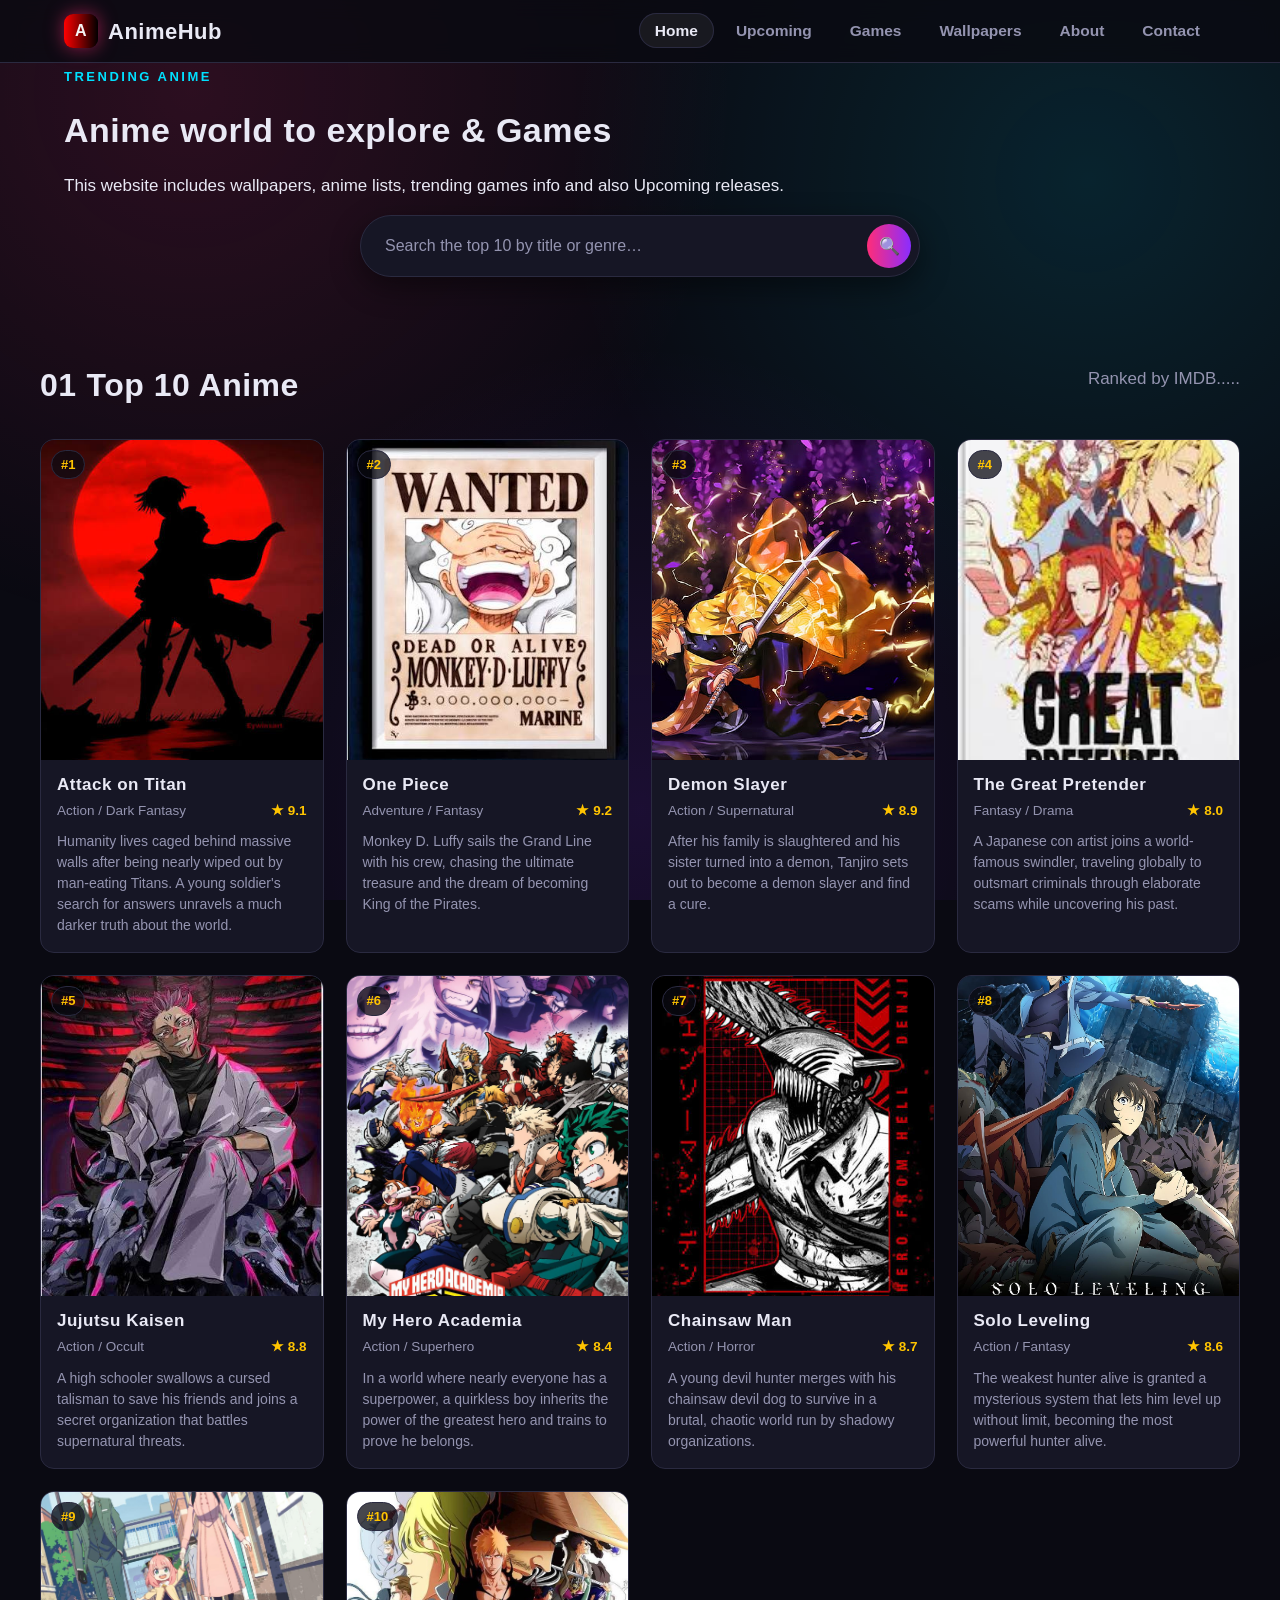
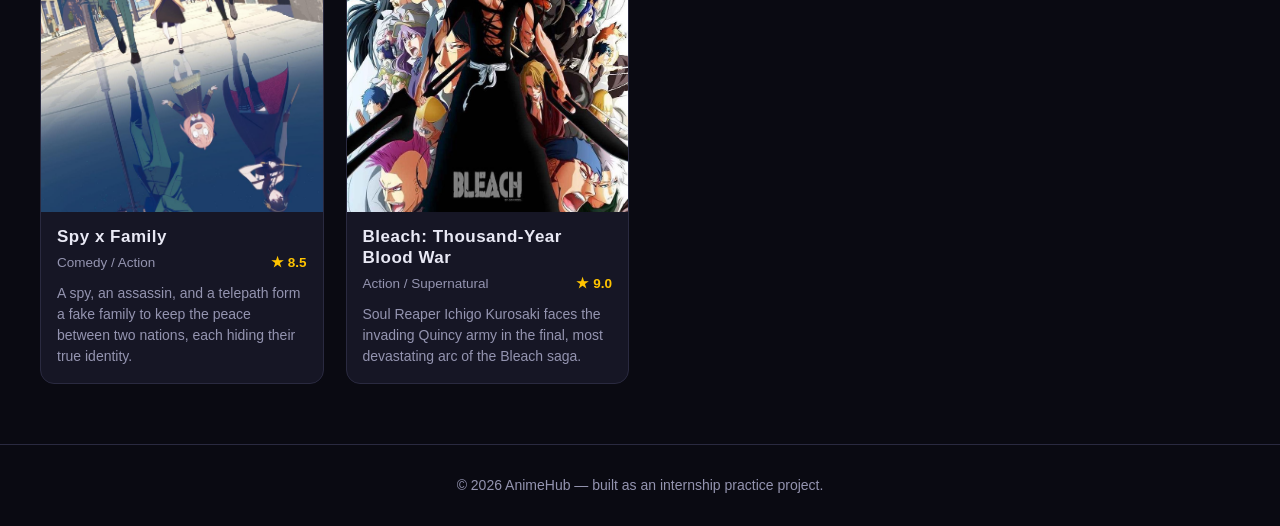
==== index.html @ 557729f9 "Add files via upload" ====
<!DOCTYPE html>
<html lang="en">
<head>
<meta charset="UTF-8">
<meta name="viewport" content="width=device-width, initial-scale=1.0">
<title>AnimeHub — Top 10 Anime, Wallpapers &amp; Games</title>
<link rel="stylesheet" href="css/style.css">
</head>
<body>

<nav class="navbar">
  <div class="nav-inner">
    <a href="index.html" class="brand"><span class="logo-mark">A</span>AnimeHub</a>
    <ul class="nav-links">
      <li><a href="index.html" class="active">Home</a></li>
      <li><a href="upcoming.html">Upcoming</a></li>
      <li><a href="games.html">Games</a></li>
      <li><a href="wallpapers.html">Wallpapers</a></li>
      <li><a href="about.html">About</a></li>
      <li><a href="contact.html">Contact</a></li>
    </ul>
  </div>
</nav>

<header class="hero container">
  <span class="eyebrow">Trending Anime</span>
  <h1>Anime world to explore &amp; Games</h1>
  <p>This website includes wallpapers, anime lists, trending games info and also Upcoming releases.</p>

  <div class="search-wrap">
    <input type="text" id="search-input" placeholder="Search the top 10 by title or genre…" onkeyup="searchAnime()">
    <button type="button"
    onclick="searchAnime()"
    aria-label="Search">🔍
  </button>
</div>
</header>

<section class="section container">
  <div class="section-head">
    <div>
      <h2><span class="num">01</span>Top 10 Anime</h2>
    </div>
    <p class="section-sub">Ranked by IMDB.....</p>
  </div>
  
  <div class="grid" id="top-anime-grid">
    
    <div class="card">
      <span class="rank">#1</span>
      <div class="poster-wrap"><img src="images/posters/image1.jpg" alt="Attack on Titan poster"></div>
      <div class="info">
        <h3>Attack on Titan</h3>
        <div class="meta">
          <span class="genre">Action / Dark Fantasy</span>
          <span class="rating">★ 9.1</span>
        </div>
        <p class="desc">Humanity lives caged behind massive walls after being nearly wiped out by man-eating Titans. A young soldier's search for answers unravels a much darker truth about the world.</p>
      </div>
    </div>
    <div class="card">
      <span class="rank">#2</span>
      <div class="poster-wrap"><img src="images/posters/images4.jpg" alt="One Piece poster"></div>
      <div class="info">
        <h3>One Piece</h3>
        <div class="meta">
          <span class="genre">Adventure / Fantasy</span>
          <span class="rating">★ 9.2</span>
        </div>
        <p class="desc">Monkey D. Luffy sails the Grand Line with his crew, chasing the ultimate treasure and the dream of becoming King of the Pirates.</p>
      </div>
    </div>

    <div class="card">
      <span class="rank">#3</span>
      <div class="poster-wrap"><img src="images/posters/images2.jpg" alt="Demon Slayer poster"></div>
      <div class="info">
        <h3>Demon Slayer</h3>
        <div class="meta">
          <span class="genre">Action / Supernatural</span>
          <span class="rating">★ 8.9</span>
        </div>
        <p class="desc">After his family is slaughtered and his sister turned into a demon, Tanjiro sets out to become a demon slayer and find a cure.</p>
      </div>
    </div>
    <div class="card">
      <span class="rank">#4</span>
      <div class="poster-wrap"><img src="images/posters/images7.jpg" alt="Frieren poster"></div>
      <div class="info">
        <h3>The Great Pretender</h3>
        <div class="meta">
          <span class="genre">Fantasy / Drama</span>
          <span class="rating">★ 8.0</span>
        </div>
        <p class="desc">A Japanese con artist joins a world-famous swindler, traveling globally to outsmart criminals through elaborate scams while uncovering his past.</p>
      </div>
    </div>
    
    <div class="card">
      <span class="rank">#5</span>
      <div class="poster-wrap"><img src="images/posters/images3.jpg" alt="Jujutsu Kaisen poster"></div>
      <div class="info">
        <h3>Jujutsu Kaisen</h3>
        <div class="meta">
          <span class="genre">Action / Occult</span>
          <span class="rating">★ 8.8</span>
        </div>
        <p class="desc">A high schooler swallows a cursed talisman to save his friends and joins a secret organization that battles supernatural threats.</p>
      </div>
    </div>


    <div class="card">
      <span class="rank">#6</span>
      <div class="poster-wrap"><img src="images/posters/images5.jpg" alt="My Hero Academia poster"></div>
      <div class="info">
        <h3>My Hero Academia</h3>
        <div class="meta">
          <span class="genre">Action / Superhero</span>
          <span class="rating">★ 8.4</span>
        </div>
        <p class="desc">In a world where nearly everyone has a superpower, a quirkless boy inherits the power of the greatest hero and trains to prove he belongs.</p>
      </div>
    </div>

    <div class="card">
      <span class="rank">#7</span>
      <div class="poster-wrap"><img src="images/posters/images6.jpg" alt="Chainsaw Man poster"></div>
      <div class="info">
        <h3>Chainsaw Man</h3>
        <div class="meta">
          <span class="genre">Action / Horror</span>
          <span class="rating">★ 8.7</span>
        </div>
        <p class="desc">A young devil hunter merges with his chainsaw devil dog to survive in a brutal, chaotic world run by shadowy organizations.</p>
      </div>
    </div>


    <div class="card">
      <span class="rank">#8</span>
      <div class="poster-wrap"><img src="images/posters/anime8.jpg" alt="Solo Leveling poster"></div>
      <div class="info">
        <h3>Solo Leveling</h3>
        <div class="meta">
          <span class="genre">Action / Fantasy</span>
          <span class="rating">★ 8.6</span>
        </div>
        <p class="desc">The weakest hunter alive is granted a mysterious system that lets him level up without limit, becoming the most powerful hunter alive.</p>
      </div>
    </div>

    <div class="card">
      <span class="rank">#9</span>
      <div class="poster-wrap"><img src="images/posters/images9.jpg" alt="Spy x Family poster"></div>
      <div class="info">
        <h3>Spy x Family</h3>
        <div class="meta">
          <span class="genre">Comedy / Action</span>
          <span class="rating">★ 8.5</span>
        </div>
        <p class="desc">A spy, an assassin, and a telepath form a fake family to keep the peace between two nations, each hiding their true identity.</p>
      </div>
    </div>

    <div class="card">
      <span class="rank">#10</span>
      <div class="poster-wrap"><img src="images/posters/images10.jpg" alt="Bleach poster"></div>
      <div class="info">
        <h3>Bleach: Thousand-Year Blood War</h3>
        <div class="meta">
          <span class="genre">Action / Supernatural</span>
          <span class="rating">★ 9.0</span>
        </div>
        <p class="desc">Soul Reaper Ichigo Kurosaki faces the invading Quincy army in the final, most devastating arc of the Bleach saga.</p>
      </div>
    </div>
  </div>
</section>

<footer>
  <div class="container">© 2026 AnimeHub — built as an internship practice project.</div>
</footer>

<script src="js/search.js"></script>
</body>
</html>
---- css/style.css ----
/* ============================================================
   ANIMEHUB — MAIN STYLESHEET
   ============================================================ */

:root {
  --bg: #0a0a12;
  --bg-soft: #12121e;
  --panel: #161625;
  --line: #2a2a40;
  --text: #e9e9f5;
  --muted: #9494b0;
  --red: #ff2d78;
  --cyan: #00e0ff;
  --purple: #8a2dff;
  --gold: #ffc400;
  --grad: linear-gradient(120deg, var(--red), var(--purple) 55%, var(--cyan));
  --radius: 14px;
  --shadow: 0 10px 30px rgba(0,0,0,.45);
}

* { box-sizing: border-box; }

html { scroll-behavior: smooth; }

body {
  margin: 0;
  background: var(--bg);
  color: var(--text);
  font-family: 'Rajdhani', sans-serif;
  font-size: 17px;
  line-height: 1.5;
  min-height: 100vh;
}

body::before {
  content: "";
  position: fixed;
  inset: 0;
  background:
    radial-gradient(circle at 15% 10%, rgba(255,45,120,.14), transparent 40%),
    radial-gradient(circle at 85% 20%, rgba(0,224,255,.12), transparent 40%),
    radial-gradient(circle at 50% 90%, rgba(138,45,255,.14), transparent 45%);
  pointer-events: none;
  z-index: 0;
}

h1, h2, h3, .brand, .logo-mark {
  font-family: 'Orbitron', sans-serif;
  letter-spacing: .5px;
  margin: 0;
}

a { color: inherit; text-decoration: none; }

img { max-width: 100%; display: block; }

.container {
  max-width: 1200px;
  margin: 0 auto;
  padding: 0 24px;
  position: relative;
  z-index: 1;
}

/* ---------------- Focus visibility ---------------- */
a:focus-visible, button:focus-visible, input:focus-visible {
  outline: 2px solid var(--cyan);
  outline-offset: 3px;
}

@media (prefers-reduced-motion: reduce) {
  *, *::before, *::after { animation-duration: .001ms !important; transition-duration: .001ms !important; }
}

/* ---------------- Navbar ---------------- */
.navbar {
  position: sticky;
  top: 0;
  z-index: 50;
  background: rgba(10,10,18,.82);
  backdrop-filter: blur(10px);
  border-bottom: 1px solid var(--line);
}

.nav-inner {
  display: flex;
  align-items: center;
  justify-content: space-between;
  padding: 14px 24px;
  max-width: 1200px;
  margin: 0 auto;
}

.brand {
  display: flex;
  align-items: center;
  gap: 10px;
  font-size: 22px;
  font-weight: 900;
  color: var(--text);
}

.logo-mark {
  width: 34px; height: 34px;
  border-radius: 9px;
  background: linear-gradient(90deg,red , black);
  display: flex; align-items: center; justify-content: center;
  font-size: 16px;
  color:whitesmoke;
  box-shadow: 0 0 18px rgba(255,45,120,.55);
}

.nav-links {
  display: flex;
  gap: 6px;
  list-style: none;
  margin: 0; padding: 0;
}

.nav-links a {
  padding: 9px 16px;
  border-radius: 999px;
  font-weight: 600;
  font-size: 15.5px;
  color: var(--muted);
  transition: color .2s ease, background .2s ease;
}

.nav-links a:hover, .nav-links a.active {
  color: var(--text);
  background: rgba(255,255,255,.06);
}

.nav-links a.active { box-shadow: inset 0 0 0 1px var(--line); }

/* No JS needed for mobile — the nav just wraps onto a second line */
@media (max-width: 820px) {
  .nav-inner { flex-wrap: wrap; row-gap: 10px; }
  .nav-links { flex-wrap: wrap; justify-content: center; width: 100%; }
}

/* ---------------- Buttons ---------------- */
.btn {
  display: inline-flex;
  align-items: center;
  gap: 8px;
  padding: 12px 24px;
  border-radius: 999px;
  border: none;
  font-family: 'Rajdhani', sans-serif;
  font-weight: 700;
  font-size: 16px;
  letter-spacing: .3px;
  cursor: pointer;
  transition: transform .18s ease, box-shadow .18s ease;
}

.btn-primary {
  background: linear-gradient(90deg, #ff2d78, #8a2dff);
  background-size: 200% 200%;
  color: #0a0a12;
  box-shadow: 0 8px 24px rgba(255,45,120,.35);
}
.btn-primary:hover { transform: translateY(-2px); box-shadow: 0 12px 30px rgba(0,224,255,.4);  }


/* ---------------- Hero ---------------- */
.main {
  padding: 84px 0 56px;
  text-align: center;
  position: relative;
  z-index: 1;
}

.eyebrow {
  display: inline-block;
  font-size: 13px;
  letter-spacing: 2.5px;
  text-transform: uppercase;
  color: var(--cyan);
  font-weight: 700;
  margin-bottom: 18px;
}

.main h1 {
  font-size: 3.5rem;
  font-weight: 900;
  line-height: 1.05;
  background: linear-gradient(90deg, #ff2d78, #8a2dff);
  -webkit-background-clip: text;
  background-clip: text;
  color: transparent;
  margin-bottom: 18px;
}

.main p {
  color: var(--muted);
  max-width: 560px;
  margin: 0 auto 34px;
  font-size: 18px;
}

/* ---------------- Search ---------------- */
.search-wrap {
  max-width: 560px;
  margin: 0 auto 12px;
  display: flex;
  gap: 10px;
  background: var(--panel);
  border: 1px solid var(--line);
  padding: 8px;
  border-radius: 999px;
  box-shadow: var(--shadow);
}

.search-wrap input {
  flex: 1;
  background: transparent;
  border: none;
  color: var(--text);
  font-family: 'Rajdhani', sans-serif;
  font-size: 16px;
  padding: 10px 16px;
}
.search-wrap input:focus { outline: none; }
.search-wrap input::placeholder { color: var(--muted); }

.search-wrap button {
  background: linear-gradient(90deg, #ff2d78, #8a2dff);
  border: none;
  color: #0a0a12;
  border-radius: 999px;
  width: 44px; height: 44px;
  font-size: 17px;
  cursor: pointer;
  flex-shrink: 0;
}

.search-hint { text-align: center; color: var(--muted); font-size: 14px; min-height: 20px; margin-bottom: 20px; }

/* ---------------- Section headers ---------------- */
.section {
  padding: 60px 0;
  position: relative;
  z-index: 1;
}

.section-head {
  display: flex;
  align-items: flex-end;
  justify-content: space-between;
  gap: 20px;
  margin-bottom: 30px;
  flex-wrap: wrap;
}

.section-head h2 {
  font-size: 2rem;
  font-weight: 800;
}

.section-head .num {
  color: var(--pink);
  margin-right: 10px;
}

.section-sub { color: var(--muted); max-width: 480px; }

/* ---------------- Card grid ---------------- */
.grid {
  display: grid;
  grid-template-columns: repeat(4, 1fr);
  gap: 22px;
}

.card {
  background: var(--panel);
  border: 1px solid var(--line);
  border-radius: var(--radius);
  overflow: hidden;
  position: relative;
  transition: transform .28s ease, box-shadow .28s ease, border-color .28s ease;
  display: flex;
  flex-direction: column;
}


.card:hover {
  transform: translateY(-6px);
  box-shadow: 0 16px 34px rgba(0,0,0,.5);
}
.card:hover::before { opacity: 1; }

.card .rank {
  position: absolute;
  top: 10px; left: 10px;
  font-family: 'Orbitron', sans-serif;
  font-size: 13px;
  font-weight: 800;
  background: rgba(10,10,18,.75);
  border: 1px solid var(--line);
  padding: 4px 9px;
  border-radius: 999px;
  color: var(--gold);
  z-index: 2;
}

.card .poster-wrap { height: 320px; 
  overflow: hidden;
   background: #000; }
.card .poster-wrap img { width: 100%;
                          height: 100%;
                            object-fit: cover;
                              transition: transform .4s ease;
 }
.card:hover .poster-wrap img { transform: scale(1.06); }

.card .info { padding: 14px 16px 16px; flex: 1; display: flex; flex-direction: column; gap: 6px; }
.card .info h3 { font-size: 17px; font-weight: 700; line-height: 1.25; }
.card .meta { display: flex; justify-content: space-between; font-size: 13.5px; color: var(--muted); }
.card .meta .rating { color: var(--gold); font-weight: 700; }

/* game / upcoming card variants reuse .card */
.card p.desc { font-size: 14px; color: var(--muted); margin: 4px 0 0; }

/* ---------------- Wallpapers ---------------- */
.wall-card { position: relative;
   border-radius: var(--radius);
    overflow: hidden; border:
     1px solid var(--line);
      background: #000; }
.wall-card img {
   height: 220px; 
   object-fit: cover;
    width: 100%; 
    transition: transform .4s ease;
  }
.wall-card:hover img {
   transform: scale(1.08); 
  }
.wall-overlay {
  position: absolute;
  inset: 0;
  background: linear-gradient(to top, rgba(0,0,0,.85), transparent 55%);
  display: flex;
   align-items: flex-end;
    justify-content: space-between;
  padding: 14px;
  opacity: 0; transition: opacity .25s ease;
}
.wall-card:hover .wall-overlay { opacity: 1; }
.wall-overlay span {
   font-weight: 700;
    font-family: 'Orbitron', sans-serif;
     font-size: 13px; }
.dl-btn {
  display: inline-block;
  background: linear-gradient(90deg, #ff2d78, #8a2dff);
  color: #0a0a12;
  border: none;
  border-radius: 8px;
  padding: 7px 12px;
  font-weight: 700;
  font-size: 13px;
  cursor: pointer;
}

/* ---------------- Forms ---------------- */
.form-card {
  background: var(--panel);
  border: 1px solid var(--line);
  border-radius: var(--radius);
  padding: 34px;
  max-width: 560px;
  margin: 0 auto;
  box-shadow: var(--shadow);
}
.field { margin-bottom: 18px;
   display: flex;
    flex-direction: column;
     gap: 6px; }
.field label { font-size: 14px;
    color: var(--muted);
    font-weight: 600; 
  }
.field input, .field textarea {
  background: var(--bg-soft);
  border: 1px solid var(--line);
  border-radius: 8px;
  padding: 12px 14px;
  color: var(--text);
  font-family: 'Rajdhani', sans-serif;
  font-size: 15.5px;
  resize: vertical;
}
.field input:focus, .field textarea:focus { outline: none; border-color: var(--cyan); }
.form-msg { margin-top: 14px; font-size: 14.5px; min-height: 20px; }
.form-msg.ok { color: #4ee1a0; }
.form-msg.err { color: #ff6b8b; }

/* ---------------- About page ---------------- */
.about-grid { display: grid; grid-template-columns: 1.1fr .9fr; gap: 40px; align-items: start; }
@media (max-width: 800px) { .about-grid { grid-template-columns: 1fr; } }
.stat-row { display: flex; gap: 26px; flex-wrap: wrap; margin-top: 28px; }
.stat { background: var(--panel); border: 1px solid var(--line); border-radius: var(--radius); padding: 18px 22px; min-width: 130px; }
.stat b { display: block; font-family: 'Orbitron', sans-serif; font-size: 26px; color: var(--cyan); }
.stat span { color: var(--muted); font-size: 13.5px; }

/* ---------------- Detail page ---------------- */
.detail-hero {
  display: grid;
  grid-template-columns: 320px 1fr;
  gap: 40px;
  align-items: start;
  padding: 50px 0;
}
@media (max-width: 760px) { .detail-hero { grid-template-columns: 1fr; } }
.detail-hero .poster-wrap { border-radius: var(--radius); overflow: hidden; border: 1px solid var(--line); box-shadow: var(--shadow); }
.detail-hero .tags { display: flex; gap: 10px; flex-wrap: wrap; margin: 14px 0 18px; }
.tag { border: 1px solid var(--line); padding: 6px 14px; border-radius: 999px; font-size: 13.5px; color: var(--muted); }
.detail-hero h1 { font-size: clamp(1.8rem, 4vw, 2.6rem); margin-bottom: 8px; }
.detail-hero .synopsis { color: var(--text); opacity: .9; max-width: 620px; margin: 18px 0; font-size: 17px; }

/* ---------------- Footer ---------------- */
footer {
  border-top: 1px solid var(--line);
  padding: 30px 0;
  color: var(--muted);
  font-size: 14px;
  text-align: center;
  position: relative;
  z-index: 1;
}

.back-link { display: inline-flex; align-items: center; gap: 6px; color: var(--cyan); font-weight: 600; margin-bottom: 20px; }
.back-link:hover { text-decoration: underline; }

.not-found { text-align: center; padding: 80px 0; color: var(--muted); }
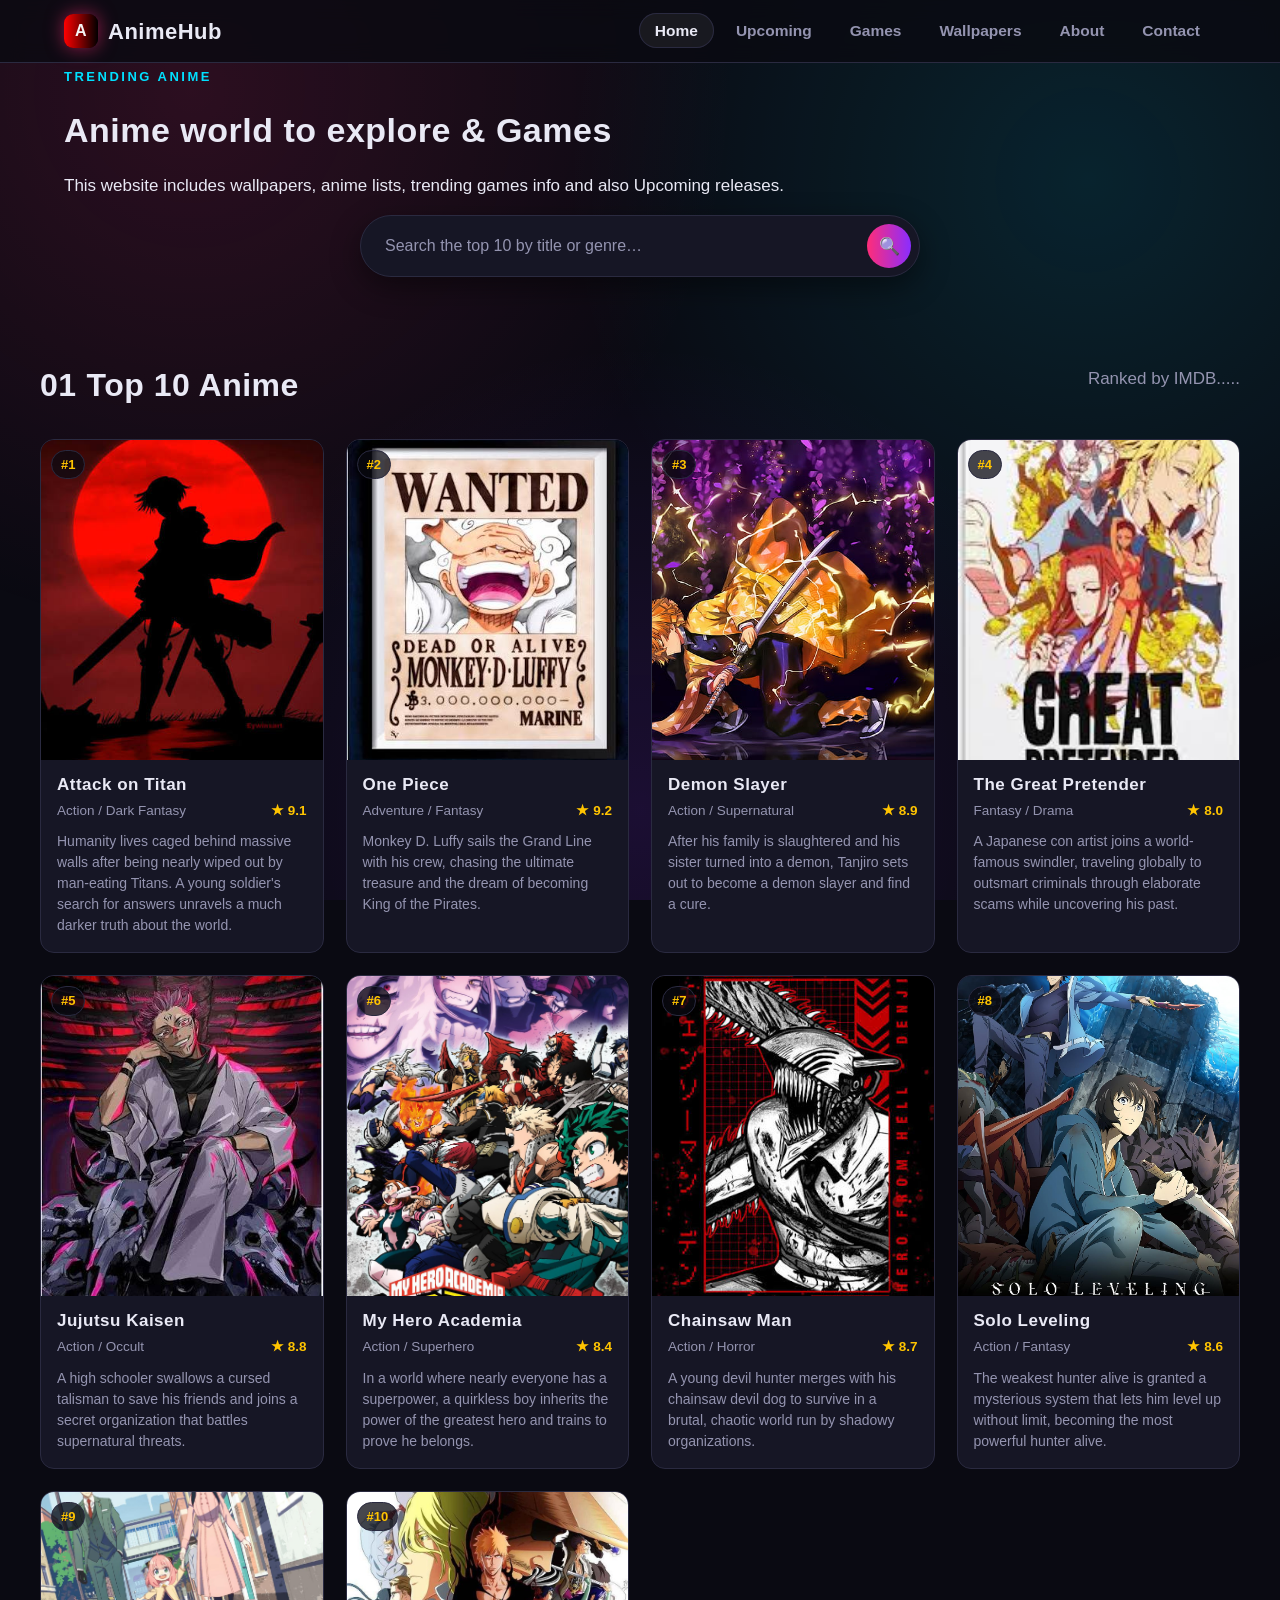
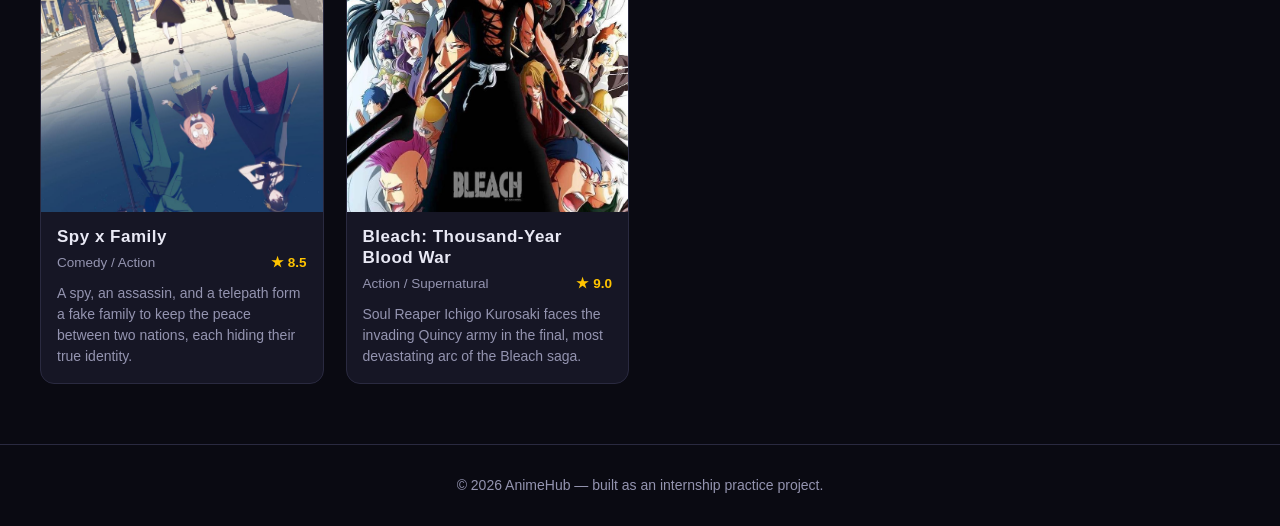
==== commit 6da647b8: "Add link to video in One Piece poster section Updated poster section to include a link to the video." ====
--- a/index.html
+++ b/index.html
@@ -60,7 +60,11 @@
     </div>
     <div class="card">
       <span class="rank">#2</span>
-      <div class="poster-wrap"><img src="images/posters/images4.jpg" alt="One Piece poster"></div>
+      <div class="poster-wrap">
+        <a href"https://www.youtube.com/watch?v=A439AEWTJd8&list=RDA439AEWTJd8&start_radio=1" target="blacnk">
+        <img src="images/posters/images4.jpg" alt="One Piece poster">
+    </a>  
+      </div>
       <div class="info">
         <h3>One Piece</h3>
         <div class="meta">
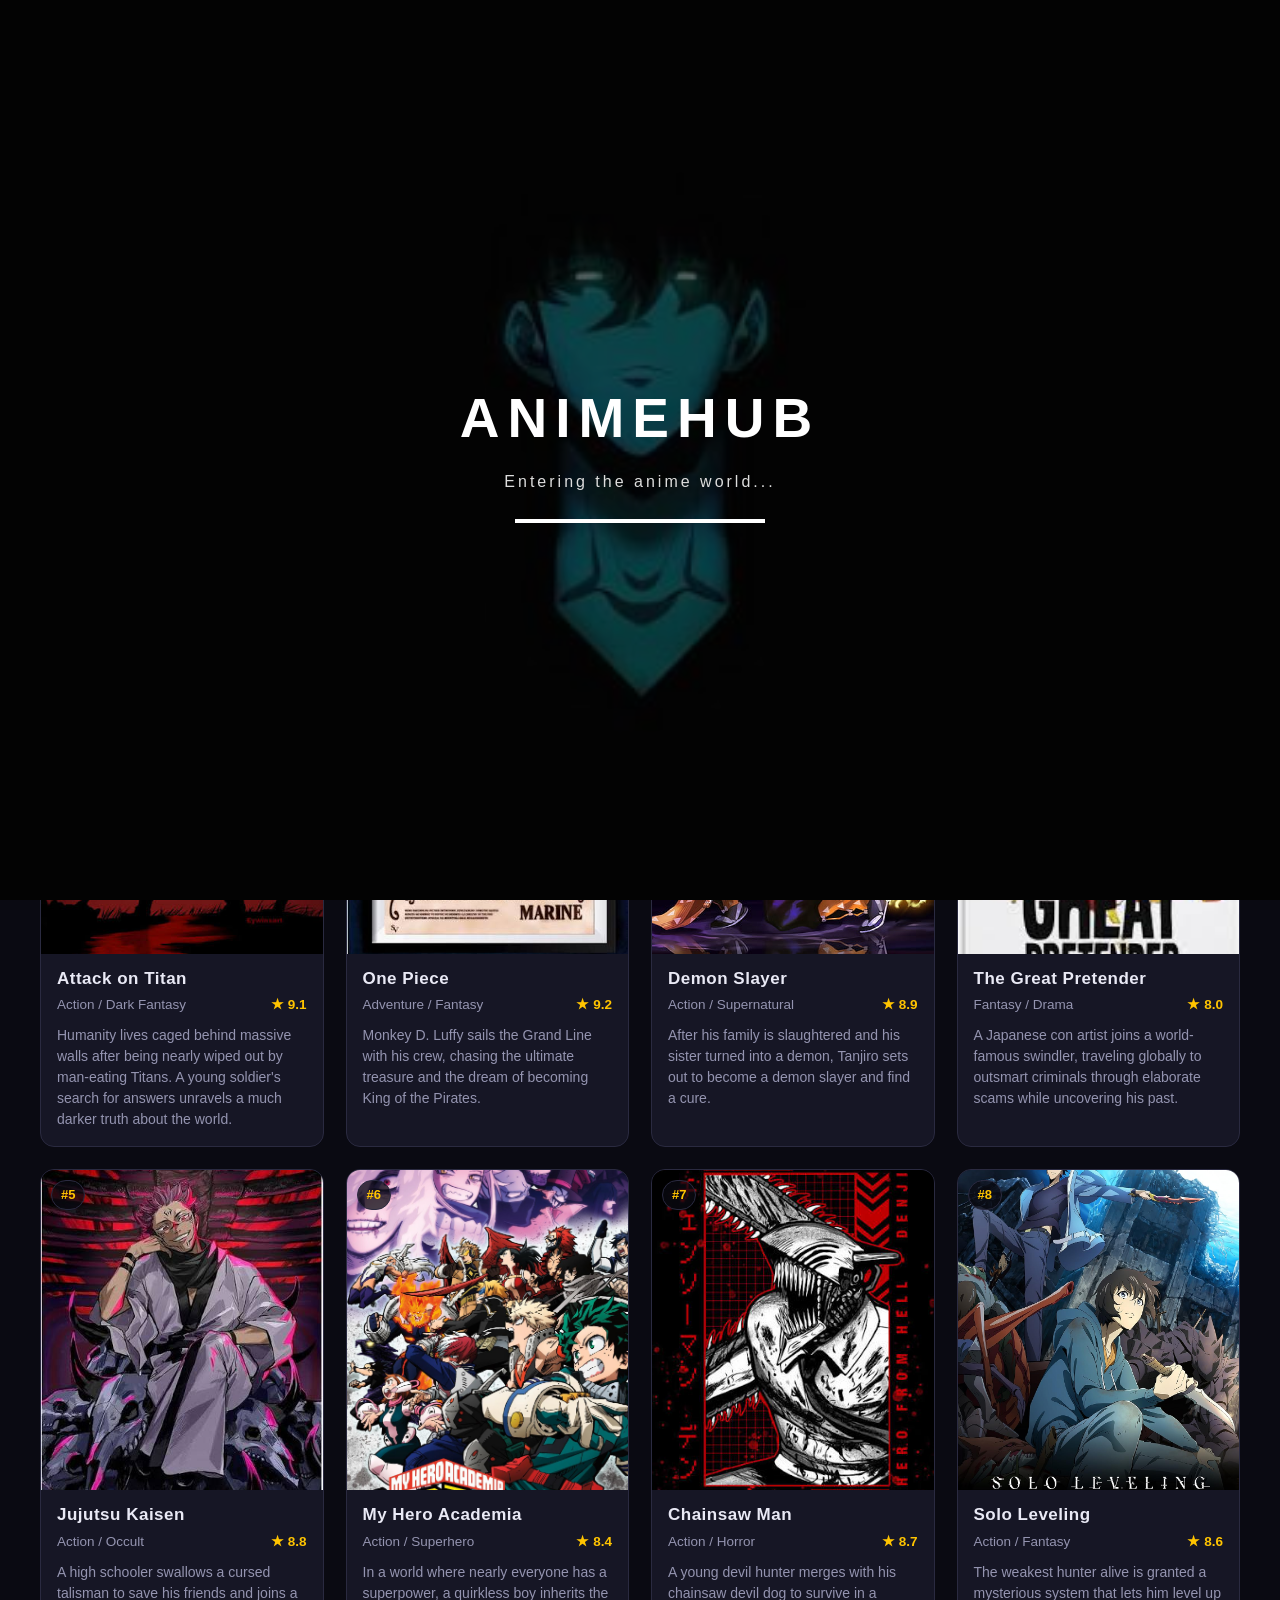
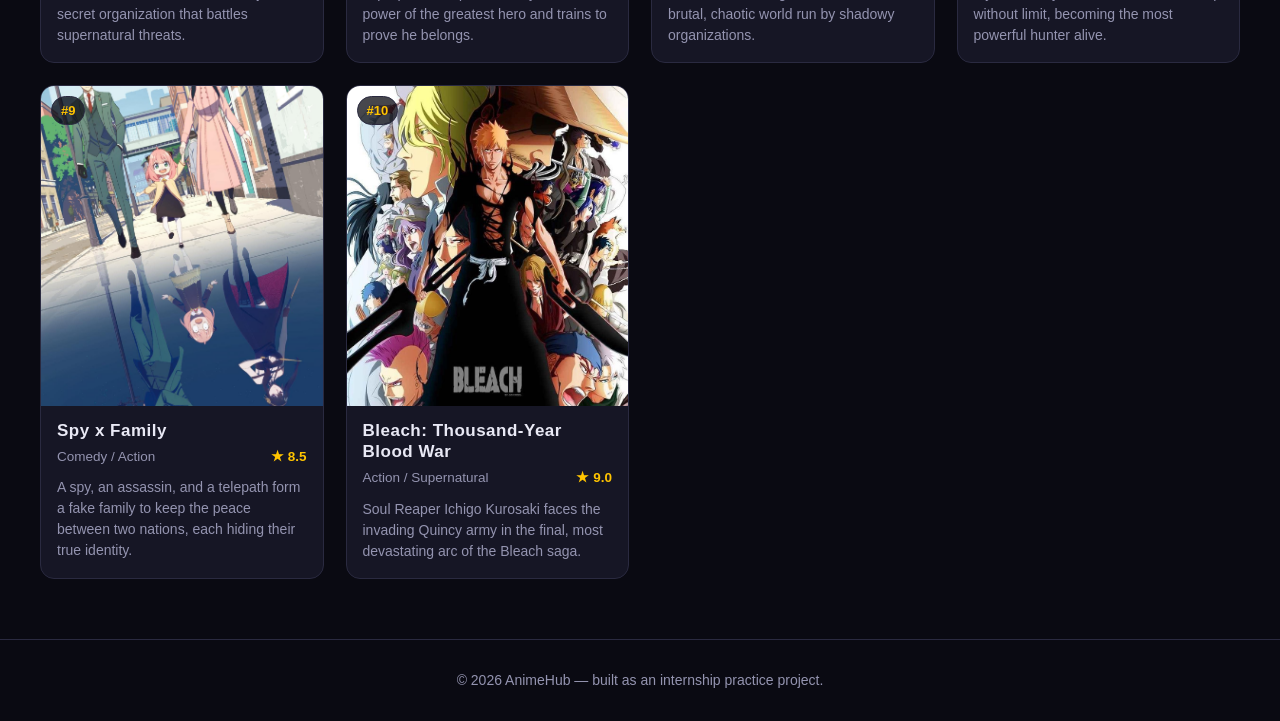
==== commit 35268f66: "Landing Page" ====
--- a/index.html
+++ b/index.html
@@ -7,10 +7,24 @@
 <link rel="stylesheet" href="css/style.css">
 </head>
 <body>
-
-<nav class="navbar">
-  <div class="nav-inner">
-    <a href="index.html" class="brand"><span class="logo-mark">A</span>AnimeHub</a>
+<!-- Splash Screen -->
+<div id="splash-screen">
+    <img src="loading.jpg" alt="AnimeHub Loading">
+
+    <div class="splash-content">
+        <h1>ANIMEHUB</h1>
+        <p>Entering the anime world...</p>
+
+        <div class="loading-bar">
+            <div class="loading-progress"></div>
+        </div>
+    </div>
+</div>
+<div id="website-content">
+
+  <nav class="navbar">
+    <div class="nav-inner">
+      <a href="index.html" class="brand"><span class="logo-mark">A</span>AnimeHub</a>
     <ul class="nav-links">
       <li><a href="index.html" class="active">Home</a></li>
       <li><a href="upcoming.html">Upcoming</a></li>
@@ -61,7 +75,7 @@
     <div class="card">
       <span class="rank">#2</span>
       <div class="poster-wrap">
-        <a href"https://www.youtube.com/watch?v=A439AEWTJd8&list=RDA439AEWTJd8&start_radio=1" target="blacnk">
+        <a href="https://www.youtube.com/watch?v=A439AEWTJd8&list=RDA439AEWTJd8&start_radio=1" target="_blank">
         <img src="images/posters/images4.jpg" alt="One Piece poster">
     </a>  
       </div>
@@ -166,7 +180,7 @@
         <p class="desc">A spy, an assassin, and a telepath form a fake family to keep the peace between two nations, each hiding their true identity.</p>
       </div>
     </div>
-
+    
     <div class="card">
       <span class="rank">#10</span>
       <div class="poster-wrap"><img src="images/posters/images10.jpg" alt="Bleach poster"></div>
@@ -186,6 +200,7 @@
   <div class="container">© 2026 AnimeHub — built as an internship practice project.</div>
 </footer>
 
+</div>
 <script src="js/search.js"></script>
 </body>
 </html>
--- a/css/style.css
+++ b/css/style.css
@@ -17,6 +17,155 @@
   --radius: 14px;
   --shadow: 0 10px 30px rgba(0,0,0,.45);
 }
+/* =========================
+   ANIMEHUB SPLASH SCREEN
+   ========================= */
+
+#splash-screen {
+    position: fixed;
+    inset: 0;
+    width: 100%;
+    height: 100vh;
+
+    background: #080808;
+
+    display: flex;
+    justify-content: center;
+    align-items: center;
+
+    overflow: hidden;
+    z-index: 99999;
+
+    transition: opacity 1s ease, visibility 1s ease;
+}
+
+/* Anime Image */
+
+#splash-screen img {
+    position: absolute;
+
+    width: 100%;
+    height: 100%;
+
+    object-fit: cover;
+
+    opacity: 0.65;
+}
+
+/* Dark overlay */
+
+#splash-screen::after {
+    content: "";
+
+    position: absolute;
+    inset: 0;
+
+    background: rgba(0, 0, 0, 0.45);
+}
+
+/* Text and loading section */
+
+.splash-content {
+    position: relative;
+    z-index: 2;
+
+    text-align: center;
+    color: white;
+}
+
+/* Logo */
+
+.splash-content h1 {
+    font-size: 55px;
+    letter-spacing: 8px;
+    margin: 0;
+
+    animation: logoAppear 1.5s ease;
+}
+
+/* Subtitle */
+
+.splash-content p {
+    font-size: 16px;
+    letter-spacing: 3px;
+
+    color: #ddd;
+
+    margin-top: 10px;
+
+    animation: textAppear 2s ease;
+}
+
+/* Loading bar */
+
+.loading-bar {
+    width: 250px;
+    height: 4px;
+
+    background: rgba(255, 255, 255, 0.25);
+
+    margin: 25px auto 0;
+
+    overflow: hidden;
+}
+
+/* Progress */
+
+.loading-progress {
+    width: 0%;
+    height: 100%;
+
+    background: white;
+
+    animation: loading 2.5s ease forwards;
+}
+
+/* Hide splash */
+
+#splash-screen.hide {
+    opacity: 0;
+    visibility: hidden;
+}
+
+
+/* =========================
+   ANIMATIONS
+   ========================= */
+
+@keyframes loading {
+
+    0% {
+        width: 0%;
+    }
+
+    100% {
+        width: 100%;
+    }
+}
+
+@keyframes logoAppear {
+
+    from {
+        opacity: 0;
+        transform: scale(0.8);
+    }
+
+    to {
+        opacity: 1;
+        transform: scale(1);
+    }
+}
+
+@keyframes textAppear {
+
+    from {
+        opacity: 0;
+    }
+
+    to {
+        opacity: 1;
+    }
+}
 
 * { box-sizing: border-box; }
 
@@ -165,7 +314,7 @@
 
 
 /* ---------------- Hero ---------------- */
-.main {
+.hero {
   padding: 84px 0 56px;
   text-align: center;
   position: relative;
@@ -182,7 +331,7 @@
   margin-bottom: 18px;
 }
 
-.main h1 {
+.hero h1 {
   font-size: 3.5rem;
   font-weight: 900;
   line-height: 1.05;
@@ -193,7 +342,7 @@
   margin-bottom: 18px;
 }
 
-.main p {
+.hero p {
   color: var(--muted);
   max-width: 560px;
   margin: 0 auto 34px;
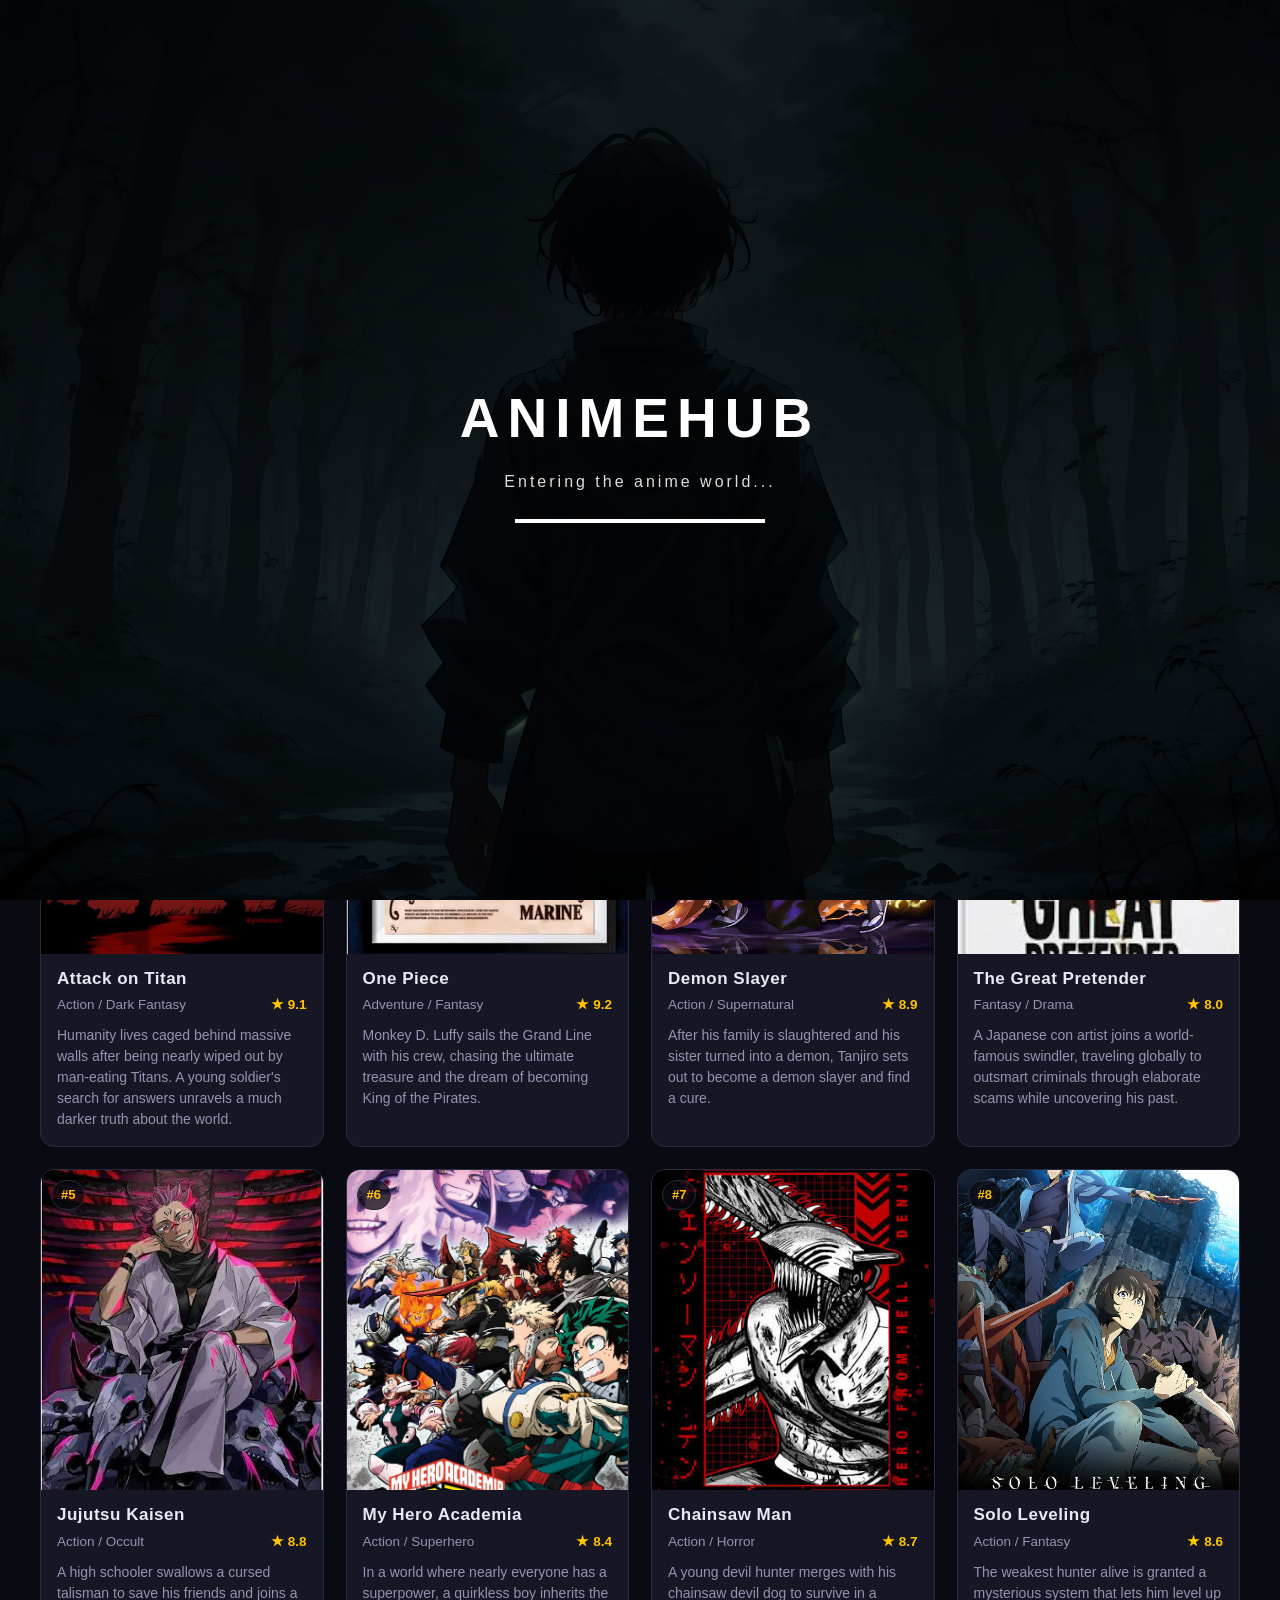
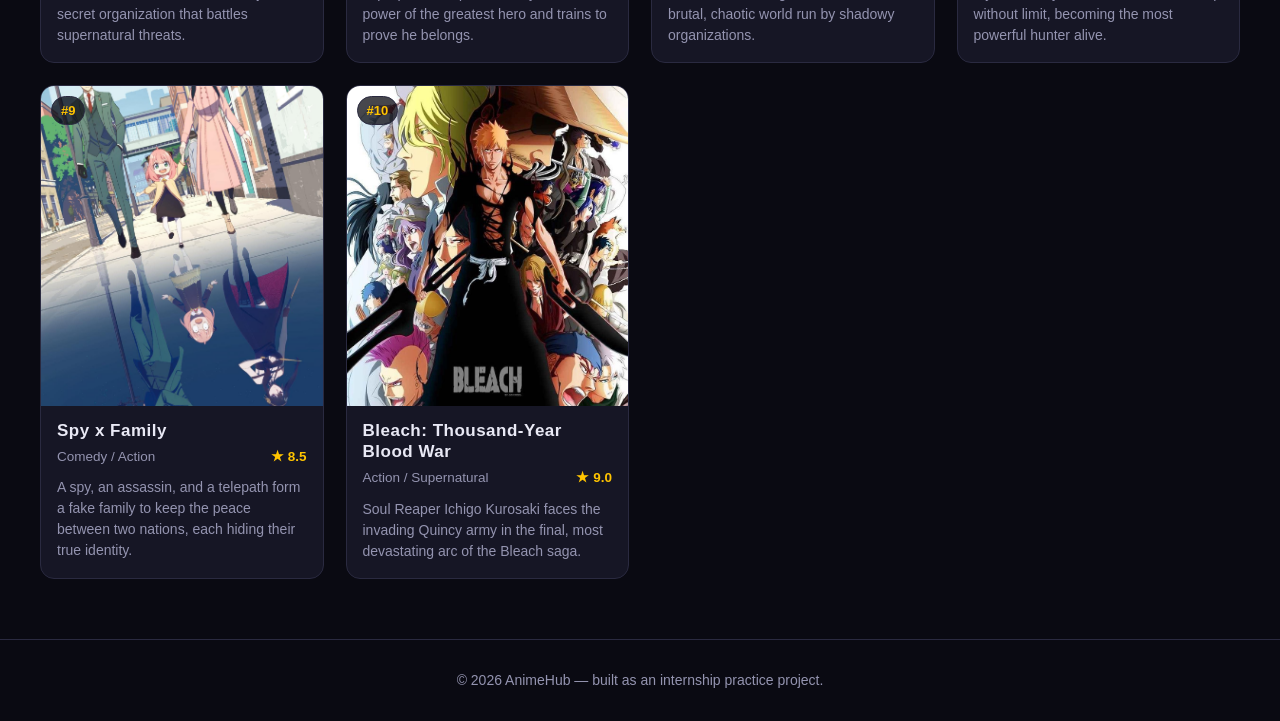
==== commit 7142b482: "Link" ====
--- a/index.html
+++ b/index.html
@@ -103,7 +103,10 @@
     </div>
     <div class="card">
       <span class="rank">#4</span>
-      <div class="poster-wrap"><img src="images/posters/images7.jpg" alt="Frieren poster"></div>
+      <div class="poster-wrap">
+        <a href="https://www.youtube.com/shorts/-Dv1zYAiJV8" alt="blank" target="_blank">
+          <img src="images/posters/images7.jpg" alt="Frieren poster"></div>
+        </a>
       <div class="info">
         <h3>The Great Pretender</h3>
         <div class="meta">
--- a/css/style.css
+++ b/css/style.css
@@ -585,3 +585,222 @@
 .back-link:hover { text-decoration: underline; }
 
 .not-found { text-align: center; padding: 80px 0; color: var(--muted); }
+
+/* ============================================================
+   ANIMEHUB — MOBILE RESPONSIVE
+   ============================================================ */
+
+@media (max-width: 768px) {
+
+    /* ---------- CONTAINER ---------- */
+
+    .container {
+        padding-left: 15px;
+        padding-right: 15px;
+    }
+
+
+    /* ---------- NAVBAR ---------- */
+
+    .nav-inner {
+        padding: 12px 15px;
+        flex-direction: column;
+        gap: 12px;
+    }
+
+    .brand {
+        font-size: 21px;
+    }
+
+    .nav-links {
+        width: 100%;
+        display: flex;
+        flex-wrap: wrap;
+        justify-content: center;
+        gap: 6px;
+    }
+
+    .nav-links a {
+        padding: 7px 10px;
+        font-size: 13px;
+    }
+
+
+    /* ---------- HERO ---------- */
+
+    .hero {
+        padding: 55px 15px 40px;
+    }
+
+    .eyebrow {
+        font-size: 11px;
+        letter-spacing: 2px;
+        margin-bottom: 12px;
+    }
+
+    .hero h1 {
+        font-size: 2.2rem;
+        line-height: 1.1;
+        margin-bottom: 15px;
+    }
+
+    .hero p {
+        font-size: 15px;
+        line-height: 1.5;
+        margin-bottom: 25px;
+    }
+
+
+    /* ---------- SEARCH ---------- */
+
+    .search-wrap {
+        width: 100%;
+        padding: 6px;
+        gap: 5px;
+    }
+
+    .search-wrap input {
+        min-width: 0;
+        width: 100%;
+        font-size: 14px;
+        padding: 10px 12px;
+    }
+
+    .search-wrap button {
+        width: 40px;
+        height: 40px;
+        flex-shrink: 0;
+    }
+
+
+    /* ---------- SECTION ---------- */
+
+    .section {
+        padding: 40px 15px;
+    }
+
+    .section-head {
+        align-items: flex-start;
+        flex-direction: column;
+        gap: 5px;
+        margin-bottom: 20px;
+    }
+
+    .section-head h2 {
+        font-size: 1.5rem;
+    }
+
+    .section-sub {
+        font-size: 13px;
+    }
+
+
+    /* ---------- ANIME GRID ---------- */
+
+    .grid {
+        grid-template-columns: repeat(2, minmax(0, 1fr));
+        gap: 12px;
+    }
+
+
+    /* ---------- ANIME CARD ---------- */
+
+    .card .poster-wrap {
+        height: 240px;
+    }
+
+    .card .info {
+        padding: 10px;
+        gap: 5px;
+    }
+
+    .card .info h3 {
+        font-size: 15px;
+        line-height: 1.25;
+    }
+
+    .card .meta {
+        flex-direction: column;
+        align-items: flex-start;
+        gap: 3px;
+        font-size: 12px;
+    }
+
+    .card p.desc {
+        font-size: 12px;
+        line-height: 1.4;
+    }
+
+    .card .rank {
+        top: 7px;
+        left: 7px;
+        font-size: 11px;
+        padding: 3px 7px;
+    }
+
+
+    /* ---------- FOOTER ---------- */
+
+    footer {
+        padding: 25px 15px;
+        font-size: 12px;
+    }
+
+
+    /* ---------- SPLASH SCREEN ---------- */
+
+    .splash-content h1 {
+        font-size: 38px;
+        letter-spacing: 5px;
+    }
+
+    .splash-content p {
+        font-size: 12px;
+        letter-spacing: 2px;
+    }
+
+    .loading-bar {
+        width: 200px;
+    }
+}
+
+
+/* ============================================================
+   VERY SMALL PHONES
+   ============================================================ */
+
+@media (max-width: 400px) {
+
+    .nav-links {
+        gap: 5px;
+    }
+
+    .nav-links a {
+        padding: 6px 8px;
+        font-size: 12px;
+    }
+
+    .hero h1 {
+        font-size: 1.9rem;
+    }
+
+    .hero p {
+        font-size: 14px;
+    }
+
+    .grid {
+        gap: 9px;
+    }
+
+    .card .poster-wrap {
+        height: 210px;
+    }
+
+    .card .info h3 {
+        font-size: 14px;
+    }
+
+    .card p.desc {
+        font-size: 11px;
+    }
+}
